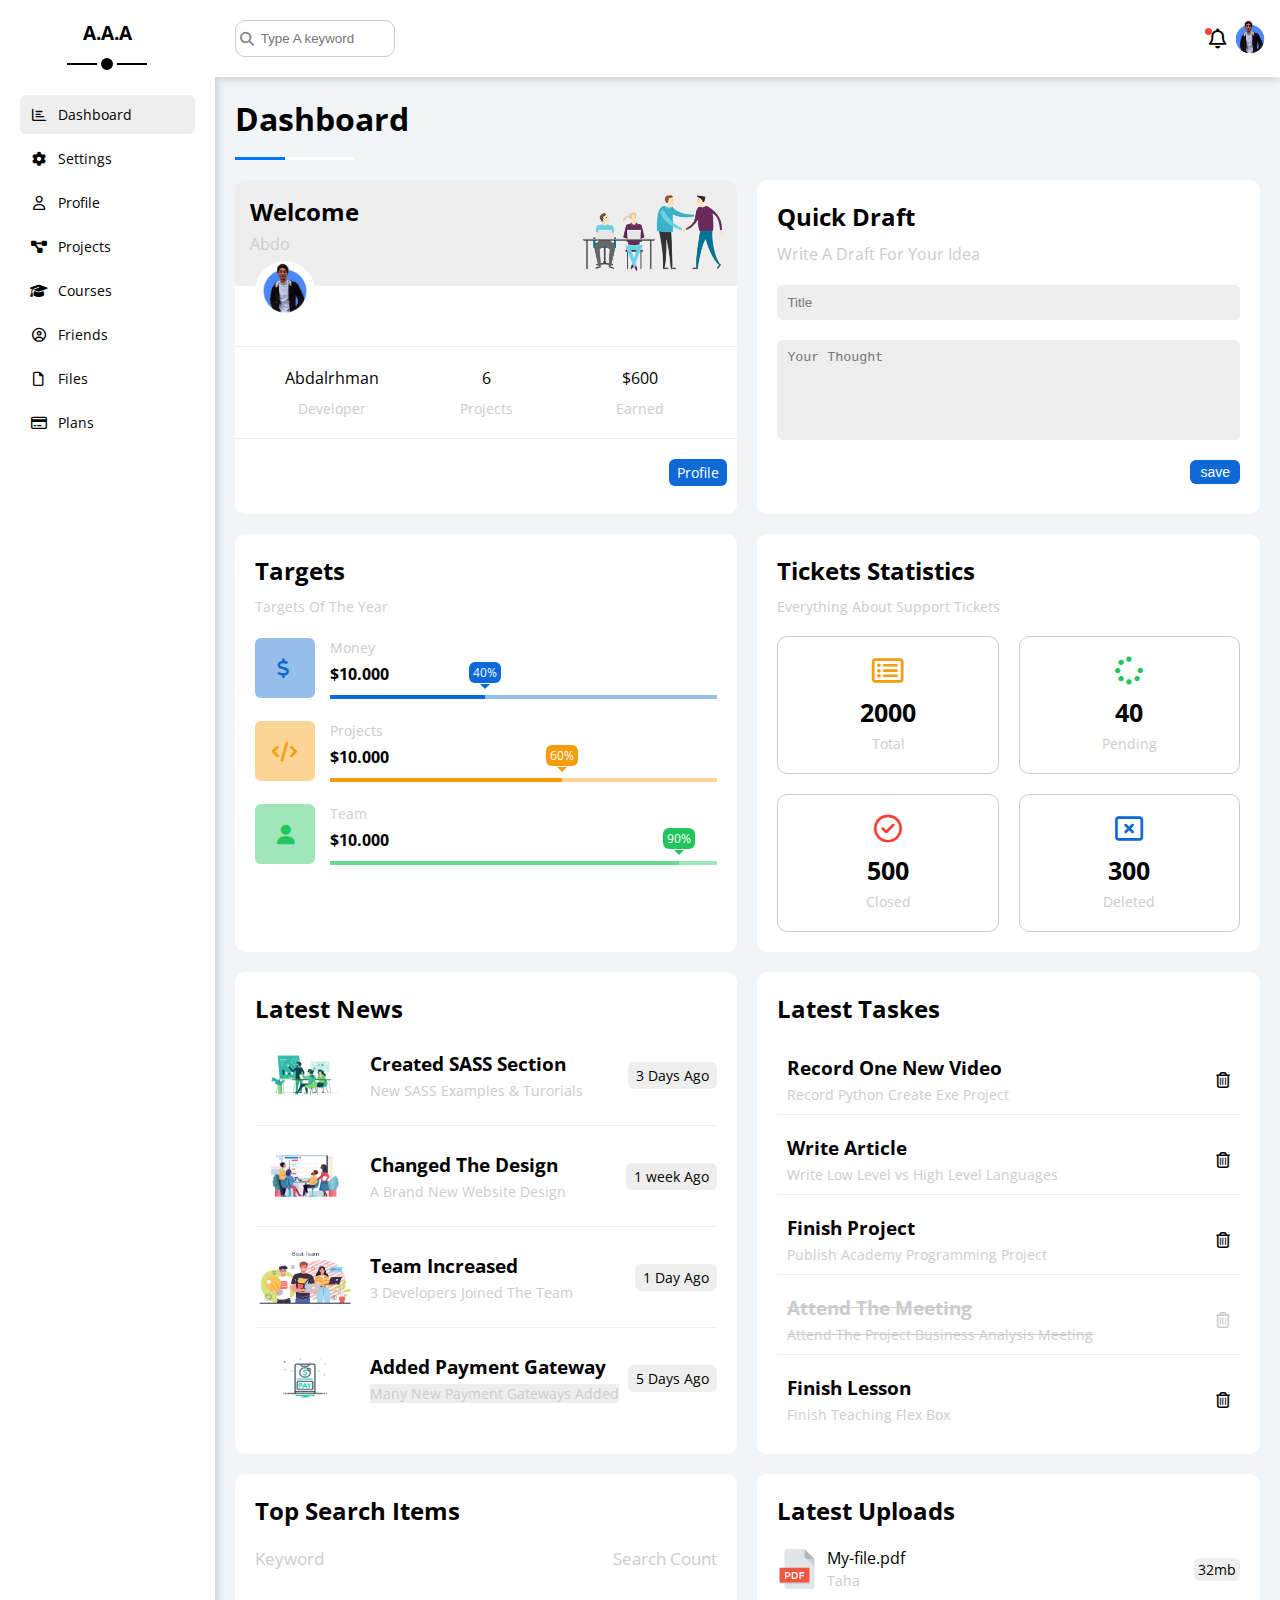
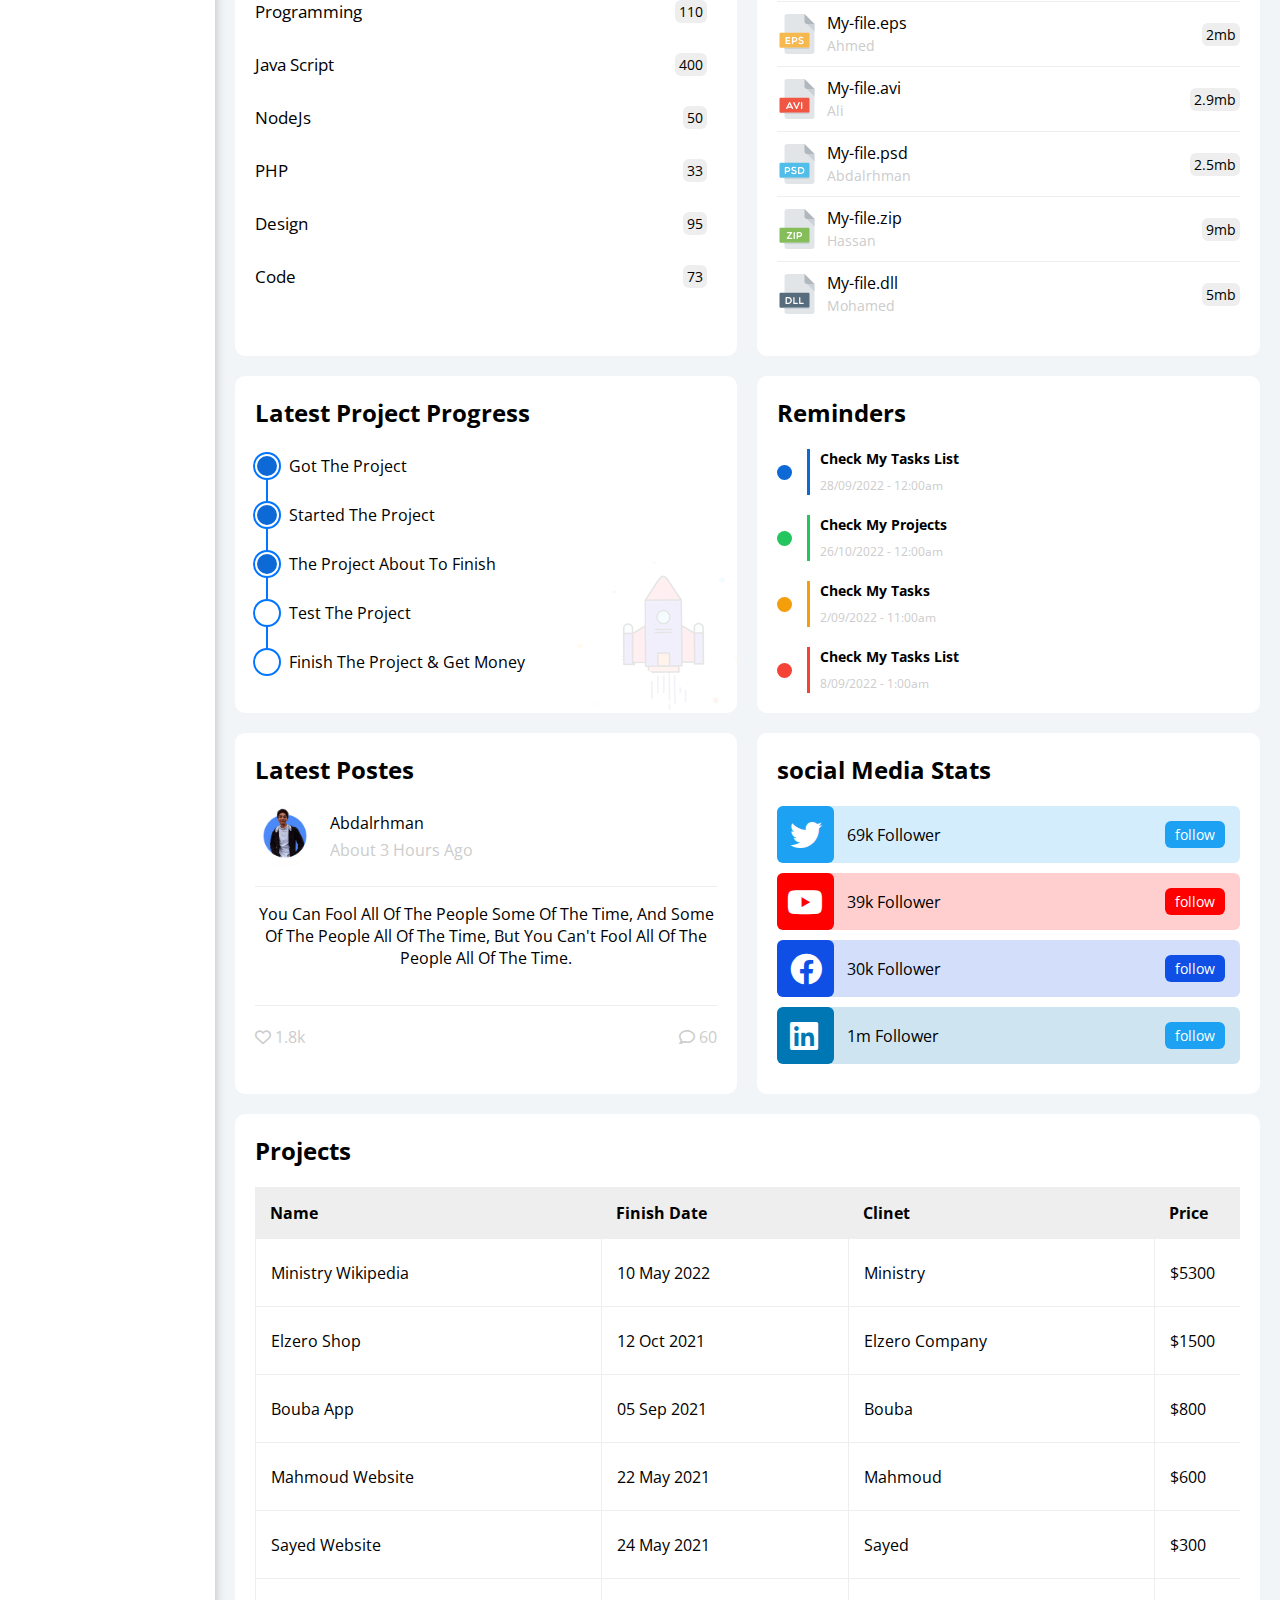
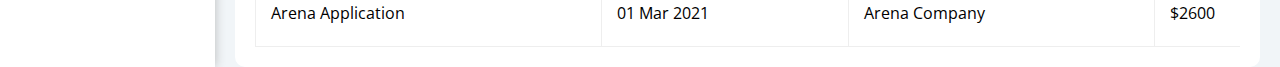
==== index.html @ 17be0290 "Update and rename dashBoard.html to index.html" ====
<!DOCTYPE html>
<html lang="en">
  <head>
    <meta charset="UTF-8" />
    <meta name="viewport" content="width=device-width, initial-scale=1.0" />
    <link rel="stylesheet" href="css/all.min.css" />
    <link rel="stylesheet" href="css/framework.css" />
    <link rel="stylesheet" href="css/style.css" />
    <link rel="preconnect" href="https://fonts.googleapis.com" />
    <link rel="preconnect" href="https://fonts.gstatic.com" crossorigin />
    <link
      href="https://fonts.googleapis.com/css2?family=Open+Sans:wght@300;400;500;600;700;800&display=swap"
      rel="stylesheet"
    />
    <title>Dashboard</title>
  </head>
  <body>
    <div class="page flex">
      <!-- sidebar -->
      <div class="sidebar bg-white p-20 relative w-250 b-shadow">
        <h3 class="mt-0 relative text-center hov-blue mb-50">A.A.A</h3>
        <ul class="list-none p-0">
          <li>
            <a
              class="active flex items-center fs-14 c-black bg-eee rad-6 p-10 mb-5"
              href="index.html"
            >
              <i class="fa-regular fa-chart-bar fa-fw"></i>
              <span class="fs-14 ml-10">Dashboard</span>
            </a>
          </li>
          <li>
            <a
              class="flex items-center fs-14 c-black rad-6 p-10 mb-5"
              href="settings.html"
            >
              <i class="fa-solid fa-gear fa-fw"></i>
              <span class="fs-14 ml-10">Settings</span>
            </a>
          </li>
          <li>
            <a
              class="flex items-center fs-14 c-black rad-6 p-10 mb-5"
              href="profile.html"
            >
              <i class="fa-regular fa-user fa-fw"></i>
              <span class="fs-14 ml-10">Profile</span>
            </a>
          </li>
          <li>
            <a
              class="flex items-center fs-14 c-black rad-6 p-10 mb-5"
              href="projects.html"
            >
              <i class="fa-solid fa-diagram-project fa-fw"></i>
              <span class="fs-14 ml-10">Projects</span>
            </a>
          </li>
          <li>
            <a
              class="flex items-center fs-14 c-black rad-6 p-10 mb-5"
              href="courses.html"
            >
              <i class="fa-solid fa-graduation-cap fa-fw"></i>
              <span class="fs-14 ml-10">Courses</span>
            </a>
          </li>
          <li>
            <a
              class="flex items-center fs-14 c-black rad-6 p-10 mb-5"
              href="friends.html"
            >
              <i class="fa-regular fa-circle-user fa-fw"></i>
              <span class="fs-14 ml-10">Friends</span>
            </a>
          </li>
          <li>
            <a
              class="flex items-center fs-14 c-black rad-6 p-10 mb-5"
              href="files.html"
            >
              <i class="fa-regular fa-file fa-fw"></i>
              <span class="fs-14 ml-10">Files</span>
            </a>
          </li>
          <li>
            <a
              class="flex items-center fs-14 c-black rad-6 p-10 mb-5"
              href="plans.html"
            >
              <i class="fa-regular fa-credit-card fa-fw"></i>
              <span class="fs-14 ml-10">Plans</span>
            </a>
          </li>
        </ul>
      </div>
      <!-- sidebar -->
      <!-- content -->
      <div class="content w-full relative">
        <!-- header -->
        <div class="header between-flex bg-white p-10 b-shadow">
          <div class="search relative p-10">
            <input
              type="search"
              placeholder="Type A keyword"
              class="p-10 rad-10 b-1 pl-25 w-160 transition-w"
            />
          </div>
          <div class="prof between-flex">
            <i class="fa-regular fa-bell fa-fw fs-20"></i>
            <img src="images/profile-pic.png" alt="" class="wh-40" />
          </div>
        </div>
        <!-- header -->
        <h1 class="m-h1 relative">Dashboard</h1>
        <div class="boxes grid gap-20 t-column-2 t-column-mobile">
          <!-- welcome -->
          <div
            class="welcome bg-white rad-10 text-center-mobile block-mobile over-hidden"
          >
            <div class="intro content-between flex p-15 bg-eee">
              <div class="">
                <h2 class="m-0">Welcome</h2>
                <p class="c-gray mt-5">Abdo</p>
              </div>
              <img
                src="images/welcome.png"
                alt=""
                class="w-160 -m-10 p-10 mob-wh"
              />
            </div>
            <img
              src="images/profile-pic.png"
              alt=""
              class="wh-60 ml-20 -mt-25"
            />
            <div
              class="body text-center flex p-20 mt-20 mb-20 block-mobile bt-1 bb-1"
            >
              <div class="col-space">
                Abdalrhman<span class="block c-gray fs-14 mt-10"
                  >Developer</span
                >
              </div>
              <div class="col-space">
                6<span class="block c-gray fs-14 mt-10">Projects</span>
              </div>
              <div class="col-space">
                $600<span class="block c-gray fs-14 mt-10">Earned</span>
              </div>
            </div>
            <a
              href="profile.html"
              class="visit block fs-14 rad-6 bg-blue c-white w-fit m-but p-but"
              >Profile</a
            >
          </div>
          <!-- welcome -->
          <!-- quickdraft -->
          <div class="quickdraft p-20 bg-white rad-10">
            <h2 class="mt-0 mb-10">Quick Draft</h2>
            <p class="c-gray mb-20 mt-0">Write A Draft For Your Idea</p>
            <form action="">
              <input
                type="text"
                placeholder="Title"
                class="b-none bg-eee block mb-20 w-full p-10 rad-6"
              />
              <textarea
                class="b-none bg-eee block mb-20 w-full p-10 rad-6 text-area"
                placeholder="Your Thought"
              ></textarea>
              <input
                type="submit"
                class="block fs-14 rad-6 bg-blue c-white m-but2 p-but2 b-none"
                value="save"
              />
            </form>
          </div>
          <!-- quickdraft -->
          <!-- targets -->
          <div class="targets p-20 rad-10 bg-white">
            <h2 class="mt-0 mb-10">Targets</h2>
            <p class="c-gray fs-14 mb-20 mt-0">Targets Of The Year</p>
            <div class="targets-row mb-20 center-flex">
              <div
                class="icon relative wh-60 mr-15 text-center bg-tran-blue pr-15 rad-6"
              >
                <i
                  class="fa-solid fa-dollar-sign fa-lg c-blue absolute top-50p"
                ></i>
              </div>
              <div class="details flex-1">
                <span class="fs-14 c-gray">Money</span>
                <span class="block mt-5 mb-10 fw-bold">$10.000</span>
                <div class="progress h-4 bg-tran-blue relative i-money">
                  <span
                    style="width: 40%"
                    class="bg-blue absolute l-0 t-0 h-full"
                  >
                    <span
                      class="bg-blue absolute b-16 -r-16 c-white p-tar rad-6 fs-12"
                      >40%</span
                    >
                  </span>
                </div>
              </div>
            </div>
            <div class="targets-row mb-20 center-flex">
              <div
                class="icon relative wh-60 mr-15 text-center bg-tran-orange pr-25 rad-6"
              >
                <i class="fa-solid fa-code fa-lg c-orange absolute top-50p"></i>
              </div>
              <div class="details flex-1">
                <span class="fs-14 c-gray">Projects</span>
                <span class="block mt-5 mb-10 fw-bold">$10.000</span>
                <div class="progress h-4 bg-tran-orange relative i-projects">
                  <span
                    style="width: 60%"
                    class="bg-orange absolute l-0 t-0 h-full"
                  >
                    <span
                      class="bg-orange absolute b-16 -r-16 c-white p-tar rad-6 fs-12"
                      >60%</span
                    >
                  </span>
                </div>
              </div>
            </div>
            <div class="targets-row mb-20 center-flex">
              <div
                class="icon relative wh-60 mr-15 text-center bg-tran-green pr-15 rad-6"
              >
                <i class="fa-solid fa-user fa-lg c-green absolute top-50p"></i>
              </div>
              <div class="details flex-1">
                <span class="fs-14 c-gray">Team</span>
                <span class="block mt-5 mb-10 fw-bold">$10.000</span>
                <div class="progress h-4 bg-tran-green relative i-team">
                  <span
                    style="width: 90%"
                    class="bg-tran-green absolute l-0 t-0 h-full"
                  >
                    <span
                      class="bg-green absolute b-16 -r-16 c-white p-tar rad-6 fs-12"
                      >90%</span
                    >
                  </span>
                </div>
              </div>
            </div>
          </div>
          <!-- targets -->
          <div class="tickets bg-white rad-10 p-20">
            <h2 class="mt-0 mb-10">Tickets Statistics</h2>
            <p class="mt-0 mb-20 c-gray fs-14">
              Everything About Support Tickets
            </p>
            <div class="boxes f-wrap flex text-center gap-20">
              <div class="box box-hov-blue p-20 fs-14 rad-10 c-gray b-1 mob-1 w-box">
                <i
                  class="fa-regular fa-rectangle-list fa-2x mb-10 c-orange"
                ></i>
                <span class="block fs-25 mb-5 c-black fw-bold">2000</span>
                Total
              </div>
              <div class="box box-hov-blue p-20 fs-14 rad-10 c-gray b-1 mob-1 w-box">
                <i class="fa-solid fa-spinner fa-2x mb-10 c-green"></i>
                <span class="block fs-25 mb-5 c-black fw-bold">40</span>
                Pending
              </div>
              <div class="box p-20 box-hov-blue fs-14 rad-10 c-gray b-1 mob-1 w-box">
                <i class="fa-regular fa-circle-check fa-2x mb-10 c-red"></i>
                <span class="block fs-25 mb-5 c-black fw-bold">500</span>
                Closed
              </div>
              <div class="box p-20 box-hov-blue fs-14 rad-10 c-gray b-1 mob-1 w-box">
                <i class="fa-regular fa-rectangle-xmark fa-2x mb-10 c-blue"></i>
                <span class="block fs-25 mb-5 c-black fw-bold">300</span>
                Deleted
              </div>
            </div>
          </div>
          <!-- tickets -->
          <!-- latest news -->
          <div class="latest-news bg-white rad-10 p-20 text-center-mobile">
            <h2 class="mt-0 mb-20 mob-b-30">Latest News</h2>
            <div
              class="news-row flex items-center bb-1 mb-20 pb-20 block-mobile"
            >
              <img
                src="images/news-01.png"
                alt=""
                class="w-100-h-60 rad-10 mr-15 mob-b-20"
              />
              <div class="info f-grow mob-b-20">
                <h3 class="m-0 mb-5">Created SASS Section</h3>
                <p class="m-0 fs-14 c-gray">New SASS Examples & Turorials</p>
              </div>
              <div>
                <span class="fs-14 bg-eee p-but rad-6 hov-but-blue"
                  >3 Days Ago</span
                >
              </div>
            </div>
            <div
              class="news-row flex items-center bb-1 mb-20 pb-20 block-mobile"
            >
              <img
                src="images/news-02.png"
                alt=""
                class="w-100-h-60 rad-10 mr-15 mob-b-20"
              />
              <div class="info f-grow mob-b-20">
                <h3 class="m-0 mb-5">Changed The Design</h3>
                <p class="m-0 fs-14 c-gray">A Brand New Website Design</p>
              </div>
              <div>
                <span class="fs-14 bg-eee p-but rad-6 hov-but-blue"
                  >1 week Ago</span
                >
              </div>
            </div>
            <div
              class="news-row flex items-center bb-1 mb-20 pb-20 block-mobile"
            >
              <img
                src="images/news-03.png"
                alt=""
                class="w-100-h-60 rad-10 mr-15 mob-b-20"
              />
              <div class="info f-grow mob-b-20">
                <h3 class="m-0 mb-5">Team Increased</h3>
                <p class="m-0 fs-14 c-gray">3 Developers Joined The Team</p>
              </div>
              <div>
                <span class="fs-14 bg-eee p-but rad-6 hov-but-blue"
                  >1 Day Ago</span
                >
              </div>
            </div>
            <div class="news-row flex items-center block-mobile">
              <img
                src="images/news-04.png"
                alt=""
                class="w-100-h-60 rad-10 mr-15 mob-b-20"
              />
              <div class="info f-grow mob-b-20">
                <h3 class="m-0 mb-5">Added Payment Gateway</h3>
                <p class="m-0 fs-14 c-gray bg-eee w-fit mob-w-auto">
                  Many New Payment Gateways Added
                </p>
              </div>
              <div>
                <span class="fs-14 bg-eee p-but rad-6 hov-but-blue"
                  >5 Days Ago</span
                >
              </div>
            </div>
          </div>
          <!-- latest news -->
          <!-- Tasks -->
          <div class="tasks bg-white rad-10 p-20">
            <h2 class="mt-0 mb-20 mob-b-30">Latest Taskes</h2>
            <div class="task-row between-flex p-10 mb-10 bb-1">
              <div class="info">
                <h3 class="m-0 mb-5">Record One New Video</h3>
                <p class="c-gray fs-14 m-0">Record Python Create Exe Project</p>
              </div>
              <i class="fa-regular fa-trash-can delete trash-can-hov"></i>
            </div>
            <div class="task-row between-flex p-10 mb-10 bb-1">
              <div class="info">
                <h3 class="m-0 mb-5">Write Article</h3>
                <p class="c-gray fs-14 m-0">
                  Write Low Level vs High Level Languages
                </p>
              </div>
              <i class="fa-regular fa-trash-can delete trash-can-hov"></i>
            </div>
            <div class="task-row between-flex p-10 mb-10 bb-1">
              <div class="info">
                <h3 class="m-0 mb-5">Finish Project</h3>
                <p class="c-gray fs-14 m-0">
                  Publish Academy Programming Project
                </p>
              </div>
              <i class="fa-regular fa-trash-can delete trash-can-hov"></i>
            </div>
            <div class="task-row between-flex p-10 mb-10 bb-1">
              <div class="info">
                <h3 class="m-0 mb-5 text-deleted c-gray">Attend The Meeting</h3>
                <p class="c-gray fs-14 m-0 text-deleted">
                  Attend The Project Business Analysis Meeting
                </p>
              </div>
              <i class="fa-regular fa-trash-can delete c-gray"></i>
            </div>
            <div class="task-row between-flex p-10">
              <div class="info">
                <h3 class="m-0 mb-5">Finish Lesson</h3>
                <p class="c-gray fs-14 m-0">Finish Teaching Flex Box</p>
              </div>
              <i class="fa-regular fa-trash-can delete trash-can-hov"></i>
            </div>
          </div>
          <!-- Tasks -->
          <!-- search items -->
          <div class="search bg-white rad-10 p-20">
            <h2 class="mt-0 mb-20">Top Search Items</h2>
            <div class="head-search flex content-between mb-20">
              <span class="c-gray fs-17">Keyword</span>
              <span class="c-gray fs-17">Search Count</span>
            </div>
            <div class="items-search flex content-between mb-10 p-10 pl-0">
              <span class="fs-17">Programming</span>
              <span class="p-tar bg-eee rad-6 fs-14 hov-but-blue">110</span>
            </div>
            <div class="items-search flex content-between mb-10 p-10 pl-0">
              <span class="fs-17">Java Script</span>
              <span class="p-tar bg-eee rad-6 fs-14 hov-but-blue">400</span>
            </div>
            <div class="items-search flex content-between mb-10 p-10 pl-0">
              <span class="fs-17">NodeJs</span>
              <span class="p-tar bg-eee rad-6 fs-14 hov-but-blue">50</span>
            </div>
            <div class="items-search flex content-between mb-10 p-10 pl-0">
              <span class="fs-17">PHP</span>
              <span class="p-tar bg-eee rad-6 fs-14 hov-but-blue">33</span>
            </div>
            <div class="items-search flex content-between mb-10 p-10 pl-0">
              <span class="fs-17">Design</span>
              <span class="p-tar bg-eee rad-6 fs-14 hov-but-blue">95</span>
            </div>
            <div class="items-search flex content-between p-10 pl-0">
              <span class="fs-17">Code</span>
              <span class="p-tar bg-eee rad-6 fs-14 hov-but-blue">73</span>
            </div>
          </div>
          <!-- search items -->
          <!-- uploads -->
          <div class="uploads p-20 bg-white rad-10">
            <h2 class="mt-0 mb-20">Latest Uploads</h2>
            <ul class="m-0">
              <li class="between-flex pb-10 mb-10 bb-1">
                <div class="flex items-center">
                  <img src="images/pdf.svg" alt="" class="mr-10 wh-40" />
                  <div>
                    <span class="block">My-file.pdf</span>
                    <span class="fs-14 c-gray">Taha</span>
                  </div>
                </div>
                <div class="bg-eee p-tar fs-14 rad-6 hov-but-blue">32mb</div>
              </li>
              <li class="between-flex pb-10 mb-10 bb-1">
                <div class="flex items-center">
                  <img src="images/eps.svg" alt="" class="mr-10 wh-40" />
                  <div>
                    <span class="block">My-file.eps</span>
                    <span class="fs-14 c-gray">Ahmed</span>
                  </div>
                </div>
                <div class="bg-eee p-tar fs-14 rad-6 hov-but-blue">2mb</div>
              </li>
              <li class="between-flex pb-10 mb-10 bb-1">
                <div class="flex items-center">
                  <img src="images/avi.svg" alt="" class="mr-10 wh-40" />
                  <div>
                    <span class="block">My-file.avi</span>
                    <span class="fs-14 c-gray">Ali</span>
                  </div>
                </div>
                <div class="bg-eee p-tar fs-14 rad-6 hov-but-blue">2.9mb</div>
              </li>
              <li class="between-flex pb-10 mb-10 bb-1">
                <div class="flex items-center">
                  <img src="images/psd.svg" alt="" class="mr-10 wh-40" />
                  <div>
                    <span class="block">My-file.psd</span>
                    <span class="fs-14 c-gray">Abdalrhman</span>
                  </div>
                </div>
                <div class="bg-eee p-tar fs-14 rad-6 hov-but-blue">2.5mb</div>
              </li>
              <li class="between-flex pb-10 mb-10 bb-1">
                <div class="flex items-center">
                  <img src="images/zip.svg" alt="" class="mr-10 wh-40" />
                  <div>
                    <span class="block">My-file.zip</span>
                    <span class="fs-14 c-gray">Hassan</span>
                  </div>
                </div>
                <div class="bg-eee p-tar fs-14 rad-6 hov-but-blue">9mb</div>
              </li>
              <li class="between-flex pb-10 mb-10">
                <div class="flex items-center">
                  <img src="images/dll.svg" alt="" class="mr-10 wh-40" />
                  <div>
                    <span class="block">My-file.dll</span>
                    <span class="fs-14 c-gray">Mohamed</span>
                  </div>
                </div>
                <div class="bg-eee p-tar fs-14 rad-6 hov-but-blue">5mb</div>
              </li>
            </ul>
          </div>
          <!-- uploads -->
          <!-- current-project -->
          <div class="projects p-20 bg-white rad-10 relative">
            <h2 class="mt-0 mb-20">Latest Project Progress</h2>
            <ul class="m-0 relative">
              <li class="mt-25 flex items-center done">Got The Project</li>
              <li class="mt-25 flex items-center done">Started The Project</li>
              <li class="mt-25 flex items-center done">
                The Project About To Finish
              </li>
              <li class="mt-25 flex items-center current">Test The Project</li>
              <li class="mt-25 flex items-center">
                Finish The Project & Get Money
              </li>
            </ul>
            <img
              src="images/project.png"
              alt=""
              class="img-hide absolute project-icone r-0 w-160 b-0 opacity-1p"
            />
          </div>
          <!-- current-project -->
          <!-- reminder -->
          <div class="reminder p-20 bg-white rad-10">
            <h2 class="mt-0 mb-20">Reminders</h2>
            <ul class="m-0">
              <li class="flex items-center mt-20">
                <span class="key bg-blue mr-15 block rad-half wh-15"></span>
                <div class="pl-10 blue bl-box1">
                  <p class="fs-14 fw-bold mt-0 mb-5">Check My Tasks List</p>
                  <span class="fs-12 c-gray">28/09/2022 - 12:00am</span>
                </div>
              </li>
              <li class="flex items-center mt-20">
                <span class="key bg-green mr-15 block rad-half wh-15"></span>
                <div class="pl-10 green bl-box2">
                  <p class="fs-14 fw-bold mt-0 mb-5">Check My Projects</p>
                  <span class="fs-12 c-gray">26/10/2022 - 12:00am</span>
                </div>
              </li>
              <li class="flex items-center mt-20">
                <span class="key bg-orange mr-15 block rad-half wh-15"></span>
                <div class="pl-10 orange bl-box3">
                  <p class="fs-14 fw-bold mt-0 mb-5">Check My Tasks</p>
                  <span class="fs-12 c-gray">2/09/2022 - 11:00am</span>
                </div>
              </li>
              <li class="flex items-center mt-20">
                <span class="key bg-red mr-15 block rad-half wh-15"></span>
                <div class="pl-10 red bl-box4">
                  <p class="fs-14 fw-bold mt-0 mb-5">Check My Tasks List</p>
                  <span class="fs-12 c-gray">8/09/2022 - 1:00am</span>
                </div>
              </li>
            </ul>
          </div>
          <!-- reminder -->
          <!-- latest postes -->
          <div class="postes bg-white rad-10 p-20 relative">
            <h2 class="m-0 mb-20">Latest Postes</h2>
            <div class="top flex items-center">
              <img src="images/profile-pic.png" alt="" class="mr-15 wh-60" />
              <div class="info">
                <span class="block mb-5">Abdalrhman</span>
                <span class="c-gray">About 3 Hours Ago</span>
              </div>
            </div>
            <div class="post-content bt-1 bb-1 text-center pb-20 mt-20 mb-20">
              <p>
                You Can Fool All Of The People Some Of The Time, And Some Of The
                People All Of The Time, But You Can't Fool All Of The People All
                Of The Time.
              </p>
            </div>
            <div class="stats between-flex c-gray">
              <div>
                <i class="fa-regular hov-blue fa-heart"></i>
                <span>1.8k</span>
              </div>
              <div>
                <i class="fa-regular hov-blue fa-comment"></i>
                <span>60</span>
              </div>
            </div>
          </div>
          <!-- latest postes -->
          <!-- social -->
          <div class="social bg-white rad-10 p-20 relative">
            <h2 class="mt-0 mb-20">social Media Stats</h2>
            <div
              class="box twiter rad-6 p-15 relative mb-10 between-flex pl-70 bg-twitter2"
            >
              <i
                class="fa-brands rad-6 fa-twitter fa-2x c-white h-full center-flex absolute l-0 t-0 wh-57 bg-twitter"
              ></i>
              <span>69k Follower</span>
              <a class="fs-14 c-white p-but2 bg-twitter rad-6" href="#"
                >follow</a
              >
            </div>
            <div
              class="box youtube p-15 relative mb-10 rad-6 between-flex pl-70 bg-youtube2"
            >
              <i
                class="fa-brands fa-youtube fa-2x c-white rad-6 center-flex absolute l-0 t-0 wh-57 bg-youtube"
              ></i>
              <span>39k Follower</span>
              <a class="fs-14 c-white p-but2 bg-youtube rad-6" href="#"
                >follow</a
              >
            </div>
            <div
              class="box face p-15 relative mb-10 rad-6 between-flex pl-70 bg-facebook2"
            >
              <i
                class="fa-brands fa-facebook fa-2x c-white h-full rad-6 center-flex absolute l-0 t-0 wh-57 bg-facebook"
              ></i>
              <span>30k Follower</span>
              <a class="fs-14 c-white p-but2 bg-facebook rad-6" href="#"
                >follow</a
              >
            </div>
            <div
              class="box in p-15 relative mb-10 rad-6 between-flex pl-70 bg-in2"
            >
              <i
                class="fa-brands fa-linkedin fa-2x c-white rad-6 h-full center-flex absolute l-0 t-0 wh-57 bg-in"
              ></i>
              <span>1m Follower</span>
              <a class="fs-14 c-white p-but2 bg-twitter rad-6" href="#"
                >follow</a
              >
            </div>
          </div>
          <!-- social -->
        </div>
        <!-- table-projects -->
        <div class="table-projects bg-white rad-10 p-20 mr-20 ml-20 mt-20">
          <h2 class="m-0 mb-20">Projects</h2>
          <div class="table overx-auto">
            <table>
              <thead>
                <tr>
                  <td>Name</td>
                  <td>Finish Date</td>
                  <td>Clinet</td>
                  <td>Price</td>
                  <td>Team</td>
                  <td>Status</td>
                </tr>
              </thead>
              <tbody>
                <tr>
                  <td>Ministry Wikipedia</td>
                  <td>10 May 2022</td>
                  <td>Ministry</td>
                  <td>$5300</td>
                  <td>
                    <img decoding="async" src="images/team-01.png" alt="" />
                    <img decoding="async" src="images/team-02.png" alt="" />
                    <img decoding="async" src="images/team-03.png" alt="" />
                    <img decoding="async" src="images/team-05.png" alt="" />
                  </td>
                  <td>
                    <span class="label p-but rad-6 bg-orange c-white"
                      >Pending</span
                    >
                  </td>
                </tr>
                <tr>
                  <td>Elzero Shop</td>
                  <td>12 Oct 2021</td>
                  <td>Elzero Company</td>
                  <td>$1500</td>
                  <td>
                    <img decoding="async" src="images/team-01.png" alt="" />
                    <img decoding="async" src="images/team-02.png" alt="" />
                    <img decoding="async" src="images/team-05.png" alt="" />
                  </td>
                  <td>
                    <span class="label p-but rad-6 bg-blue c-white"
                      >In Progress</span
                    >
                  </td>
                </tr>
                <tr>
                  <td>Bouba App</td>
                  <td>05 Sep 2021</td>
                  <td>Bouba</td>
                  <td>$800</td>
                  <td>
                    <img decoding="async" src="images/team-02.png" alt="" />
                    <img decoding="async" src="images/team-03.png" alt="" />
                  </td>
                  <td>
                    <span class="label p-but rad-6 bg-green c-white"
                      >Completed</span
                    >
                  </td>
                </tr>
                <tr>
                  <td>Mahmoud Website</td>
                  <td>22 May 2021</td>
                  <td>Mahmoud</td>
                  <td>$600</td>
                  <td>
                    <img decoding="async" src="images/team-01.png" alt="" />
                    <img decoding="async" src="images/team-02.png" alt="" />
                  </td>
                  <td>
                    <span class="label p-but rad-6 bg-green c-white"
                      >Completed</span
                    >
                  </td>
                </tr>
                <tr>
                  <td>Sayed Website</td>
                  <td>24 May 2021</td>
                  <td>Sayed</td>
                  <td>$300</td>
                  <td>
                    <img decoding="async" src="images/team-01.png" alt="" />
                    <img decoding="async" src="images/team-03.png" alt="" />
                  </td>
                  <td>
                    <span class="label p-but rad-6 bg-red c-white"
                      >Rejected</span
                    >
                  </td>
                </tr>
                <tr>
                  <td>Arena Application</td>
                  <td>01 Mar 2021</td>
                  <td>Arena Company</td>
                  <td>$2600</td>
                  <td>
                    <img decoding="async" src="images/team-01.png" alt="" />
                    <img decoding="async" src="images/team-02.png" alt="" />
                    <img decoding="async" src="images/team-03.png" alt="" />
                    <img decoding="async" src="images/team-04.png" alt="" />
                  </td>
                  <td>
                    <span class="label p-but rad-6 bg-green c-white"
                      >Completed</span
                    >
                  </td>
                </tr>
              </tbody>
            </table>
          </div>
        </div>
        <!-- table-projects -->
      </div>
      <!-- content -->
    </div>
  </body>
</html>
---- css/framework.css ----
/* componant */
.list-none {
  list-style: none;
}
.main-transition {
  transition: 0.4s;
  -webkit-transition: 0.4s;
  -moz-transition: 0.4s;
  -ms-transition: 0.4s;
  -o-transition: 0.4s;
}
.transition-w {
  transition: width 0.4s;
  -webkit-transition: width 0.4s;
  -moz-transition: width 0.4s;
  -ms-transition: width 0.4s;
  -o-transition: width 0.4s;
}
.transition-4 {
  transition: 0.4s;
  -webkit-transition: 0.4s;
  -moz-transition: 0.4s;
  -ms-transition: 0.4s;
  -o-transition: 0.4s;
}
.trans-trans-y {
  transform: translateY(-50%);
  top: 50%;
  -webkit-transform: translateY(-50%);
  -moz-transform: translateY(-50%);
  -ms-transform: translateY(-50%);
  -o-transform: translateY(-50%);
}
.trans-trans-x {
  transform: translateX(-50%);
  -webkit-transform: translateX(-50%);
  -moz-transform: translateX(-50%);
  -ms-transform: translateX(-50%);
  -o-transform: translateX(-50%);
}
.cur-pointer {
  cursor: pointer;
}
.w-app-none {
  -webkit-appearance: none;
  appearance: none;
}
.active {
  background-color: #eee;
}
.over-hidden {
  overflow: hidden;
}
.text-area {
  resize: none;
  min-height: 100px;
}
.overx-auto {
  overflow-x: auto;
}
.res-none {
  resize: none;
}
/* componant */
/* display */
.flex {
  display: flex;
}
.flex-1 {
  flex: 1;
}
.just-end {
  justify-content: flex-end;
}
.items-center {
  align-items: center;
}
.inline-flex {
  display: inline-flex;
}
.content-between {
  justify-content: space-between;
}
.center-flex {
  display: flex;
  align-items: center;
}
.between-flex {
  display: flex;
  align-items: center;
  justify-content: space-between;
}
.f-wrap {
  flex-wrap: wrap;
}
.f-d-column {
  flex-direction: column;
}
.f-d-row {
  flex-direction: row;
}
.f-row-reverse {
  flex-direction: row-reverse;
  align-items: flex-start;
}
.f-grow {
  flex-grow: 1;
}
.grid {
  display: grid;
}
.gap-20 {
  gap: 20px;
}
.t-column-2 {
  grid-template-columns: repeat(auto-fill, minmax(450px, 1fr));
  margin-left: 20px;
  margin-right: 20px;
}
.t-column-3 {
  grid-template-columns: repeat(auto-fill, minmax(400px, 1fr));
  margin-left: 20px;
  margin-right: 20px;
}
.t-column-4 {
  grid-template-columns: repeat(auto-fill, minmax(300px, 1fr));
  margin-left: 20px;
  margin-right: 20px;
}
.t-column-6 {
  grid-template-columns: repeat(auto-fill, minmax(200px, 1fr));
}

.block {
  display: block;
}
/* display */
/* position */
.relative {
  position: relative;
}
.absolute {
  position: absolute;
}
.top-50p {
  top: 50%;
}
.t-0 {
  top: 0;
}
.t-20 {
  top: 20px;
}
.-top-12 {
  top: -12px;
}
.-r-16 {
  right: -16px;
}
.r-0 {
  right: 0;
}
.r-10 {
  right: 10px;
}
.b-0 {
  bottom: 0;
}
.b-16 {
  bottom: 16px;
}
.l-0 {
  left: 0;
}
.l-25 {
  left: 25px;
}
.l-50 {
  left: 50px;
}
.l-75 {
  left: 75px;
}
.l-100 {
  left: 100px;
}
.l-50p {
  left: 50%;
}
/* position */
/* padding */
.p-0 {
  padding: 0px;
}
.p-5 {
  padding: 5px;
}
.p-10 {
  padding: 10px;
}
.p-15 {
  padding: 15px;
}
.p-20 {
  padding: 20px;
}
.p-30 {
  padding: 30px;
}
.pt-20 {
  padding-top: 20px;
}
.pr-15 {
  padding-right: 15px;
}
.pr-25 {
  padding-right: 25px;
}
.p-40 {
  padding: 40px;
}
.pb-10 {
  padding-bottom: 10px;
}
.pb-20 {
  padding-bottom: 20px;
}
.pl-0 {
  padding-left: 0;
}
.pl-10 {
  padding-left: 10px;
}
.pl-25 {
  padding-left: 25px;
}
.pl-70 {
  padding-left: 70px;
}
.p-but {
  padding: 4px 8px;
}
.p-but2 {
  padding: 4px 10px;
}
.p-tar {
  padding: 2px 4px;
}
/* padding */
/* margin */
.m-0 {
  margin: 0;
}
.m-20 {
  margin: 20px;
}
.mt-0 {
  margin-top: 0px;
}
.mt-5 {
  margin-top: 5px;
}
.mt-10 {
  margin-top: 10px;
}
.mt-20 {
  margin-top: 20px;
}
.mt-25 {
  margin-top: 25px;
}
.-mt-25 {
  margin-top: -25px;
}
.mr-5 {
  margin-right: 5px;
}
.mr-10 {
  margin-right: 10px;
}
.mr-15 {
  margin-right: 15px;
}
.mr-20 {
  margin-right: 20px;
}
.mr-100 {
  margin-right: 100px;
}
.mr-150 {
  margin-right: 150px;
}
.mb-5 {
  margin-bottom: 5px;
}
.mb-10 {
  margin-bottom: 10px;
}
.mb-15 {
  margin-bottom: 15px;
}
.mb-20 {
  margin-bottom: 20px;
}
.mb-50 {
  margin-bottom: 50px;
}
.m-auto {
  margin: auto;
}
.ml-auto {
  margin-left: auto;
}
.ml-10 {
  margin-left: 10px;
}
.ml-5 {
  margin-left: 5px;
}
.ml-20 {
  margin-left: 20px;
}
.ml-40 {
  margin-left: 40px;
}
.ml-85p {
  margin-left: 85%;
}
.m-h1 {
  margin: 20px 20px 40px;
}
.-m-10 {
  margin: -10px;
}
.m-but {
  margin: 0 10px 10px auto;
}
.m-but2 {
  margin: 0 0 10px auto;
}
/* margin */
/* border */
.rad-6 {
  border-radius: 6px;
  -webkit-border-radius: 6px;
  -moz-border-radius: 6px;
  -ms-border-radius: 6px;
  -o-border-radius: 6px;
}
.rad-10 {
  border-radius: 10px;
  -webkit-border-radius: 10px;
  -moz-border-radius: 10px;
  -ms-border-radius: 10px;
  -o-border-radius: 10px;
}
.rad-16 {
  border-radius: 16px;
  -webkit-border-radius: 16px;
  -moz-border-radius: 16px;
  -ms-border-radius: 16px;
  -o-border-radius: 16px;
}
.rad-half {
  border-radius: 50%;
  -webkit-border-radius: 50%;
  -moz-border-radius: 50%;
  -ms-border-radius: 50%;
  -o-border-radius: 50%;
}
.outline-orange {
  outline: 3px solid orange;
}
.outline-blue {
  outline: 3px solid #0d69d5;
}
.outline-green {
  outline: 3px solid #22c55e;
}
.b-none {
  border: none;
}
.b-1 {
  border: 1px solid #ccc;
}
.b-1-blue {
  border: 1px solid #0075ff;
}
.b-1-green {
  border: 1px solid #22c55e;
}
.b-1-yellow {
  border: 1px solid rgb(182, 182, 0);
}
.b-1-red {
  border: 1px solid red;
}
.b-3 {
  border: 3px solid #ccc;
}
.b-3-w {
  border: 3px solid white;
}
.bt-1 {
  border-top: 1px solid #eee;
}
.b-1-w {
  border: 3px solid white;
}
.br-1 {
  border-right: 1px solid #eee;
}
.bb-1 {
  border-bottom: 1px solid #ccc;
}
.bl-1 {
  border-left: 1px solid #aaa;
}
.bc-blue {
  border-color: #0075ff;
}
.bc-red {
  border-color: #ff0000;
}
.bc-green {
  border-color: #00ff3c;
}
.bc-yellow {
  border-color: #daea00;
}
.bb-1 {
  border-bottom: 1px solid #eee;
}
.bl-box1 {
  border-left: 3px solid #0d69d5;
}
.bl-box2 {
  border-left: 3px solid #22c55e;
}
.bl-box3 {
  border-left: 3px solid #f59e0b;
}
.bl-box4 {
  border-left: 3px solid #f44336;
}
/* border */
/* color */
.bg-white {
  background-color: white;
}
.bg-black {
  background-color: black;
}
.bg-eee {
  background-color: #eee;
}
.c-black {
  color: black;
}
.bg-gray {
  background-color: #ccc;
}
.bg-dgray {
  background-color: #aaa;
}
.bg-red {
  background-color: #f44336;
}
.bg-green {
  background-color: #22c55e;
}
.bg-orange {
  background-color: #f59e0b;
}
.bg-blue {
  background-color: #0d69d5;
}
.bg-blue2 {
  background-color: #0075ff;
}
.bg-tran-blue {
  background-color: #0d6ad56f;
}
.bg-tras {
  background-color: transparent;
}
.bg-tran-red {
  background-color: #d50d0d6f;
}
.bg-tran-orange {
  background-color: #f59f0b6f;
}
.bg-tran-green {
  background-color: #22c55e6f;
}
.bg-tran-yellow {
  background-color: #d4ff006f;
}
.bg-twitter {
  background-color: #1da1f2;
}
.bg-facebook {
  background-color: #0f4fe6;
}
.bg-youtube {
  background-color: #ff0000;
}
.bg-in {
  background-color: #0077b5;
}
.bg-facebook2 {
  background-color: #0f4fe630;
}
.bg-youtube2 {
  background-color: #ff000030;
}
.bg-in2 {
  background-color: #0076b531;
}
.bg-twitter2 {
  background-color: #1da0f231;
}
.c-gray {
  color: #ccc;
}
.c-yellow {
  color: rgb(193, 193, 18);
}
.c-dgray {
  color: #aaa;
}
.c-lblack {
  color: rgb(54, 54, 54);
}
.c-red {
  color: #f44336;
}
.c-green {
  color: #22c55e;
}
.c-white {
  color: white;
}
.c-orange {
  color: #f59e0b;
}
.c-blue {
  color: #0d69d5;
}
.c-blue2 {
  color: #0077b5;
}
.c-eee {
  color: #eee;
}
.c-twitter {
  color: #1da1f2;
}
.opacity-1p {
  opacity: 0.1;
}
/* color */
/* shadow */
.b-shadow {
  box-shadow: 0 0 10px #bababa;
}
/* shadow */
/* text */
.text-center {
  text-align: center;
}
.text-deleted {
  text-decoration: line-through;
}
/* text */
/* fonts */
.fs-12 {
  font-size: 12px;
}
.fs-14 {
  font-size: 14px;
}
.fs-17 {
  font-size: 17px;
}
.fs-20 {
  font-size: 20px;
}
.fs-25 {
  font-size: 25px;
}
.fs-30 {
  font-size: 30px;
}
.fw-bold {
  font-weight: bold;
}
.fw-400 {
  font-weight: 400;
}
.fw-900 {
  font-weight: 900;
}
/* fonts */
/* width and height */
.w-full {
  width: 100%;
}
.w-fit {
  width: fit-content;
}
.h-4 {
  height: 4px;
}
.h-32 {
  height: 32px;
}
.h-150 {
  height: 150px;
}
.h-180 {
  height: 180px;
}
.h-fit {
  height: fit-content;
}
.h-full {
  height: 100%;
}
.min-h-60 {
  min-height: 60px;
}
.wh-15 {
  width: 15px;
  height: 15px;
}
.wh-40 {
  width: 40px;
  height: 40px;
}
.wh-50 {
  width: 50px;
  height: 50px;
}
.wh-57 {
  width: 57px;
  height: 57px;
}
.wh-60 {
  width: 60px;
  height: 60px;
}
.wh-100 {
  height: 100px;
  width: 100px;
}
.w-100-h-60 {
  width: 100px;
  height: 60px;
}
.w-70 {
  width: 70px;
}
.w-160 {
  width: 160px;
}
.w-100 {
  width: 100px;
}
.w-250 {
  width: 250px;
}
.w-box {
  width: calc(50% - 10px);
}
.min-w-260 {
  min-width: 260px;
}
.w-100-80 {
  width: calc(100% - 80px);
}
.min-width-1000 {
  min-width: 1000px;
}
/* width and height */
/* hover */
.trash-can-hov:hover {
  color: #f44336;
}
.hov-blue:hover {
  color: #0075ff;
}
.hov-face:hover {
  color: #005bc3;
}
.hov-youtube:hover {
  color: #fb1b1b;
}
.hov-linked:hover {
  color: #1d3fff;
}
.hov-twitter:hover {
  color: #0075ff;
}
.hov-but-blue:hover {
  background-color: #0075ff;
  color: white;
}
.hov-but-red:hover {
  background-color: #f44336;
  color: white;
}
.hov-but-green:hover {
  background-color: #00ff3c;
  color: white;
}
.box-hov-blue:hover {
  border-color: #0075ff;
}
.box-hov-face:hover {
  border-color: #1e84fa;
}
.box-hov-youtube:hover {
  border-color: #e00000;
}
.box-hov-linked:hover {
  border-color: #2049ff;
}
.hov-but-wide:hover {
  padding: 5px 10px;
  font-size: 14px;
}
/* hover */
/* media */
@media (max-width: 767px) {
  .text-center-mobile {
    text-align: center;
  }
  .block-mobile {
    display: block;
  }
  .t-column-mobile {
    grid-template-columns: minmax(200px, 1fr);
    margin-left: 10px;
    margin-right: 10px;
    gap: 10px;
  }
  .col-space {
    margin: 15px;
  }
  .img-hide {
    display: none;
  }
  .mob-wh {
    width: 130px;
    height: 85px;
  }
  .mob-1 {
    width: 100%;
  }
  .mob-b-20 {
    margin-bottom: 20px;
  }
  .mob-b-30 {
    margin-bottom: 30px;
  }
  .mob-w-auto {
    width: auto;
  }
  .mob-f-d-column {
    flex-direction: column;
  }
  .mob-m-0 {
    margin: 0;
  }
  .mob-mb-10 {
    margin-bottom: 10px;
  }
  .mob-mb-50 {
    margin-bottom: 50px;
  }
  .mob-b-0 {
    border: 0;
  }
  .mob-f-normal {
    flex-direction: column;
    align-items: normal;
  }
}
/* media */
---- css/style.css ----
:root {
  --blue-color: #0075ff;
  --blue-alt-color: #0d69d5;
  --orange-color: #f59e0b;
  --green-color: #22c55e;
  --red-color: #f44336;
  --grey-color: #888;
}
* {
  box-sizing: border-box;
}
body {
  font-family: "Open Sans", sans-serif;
  margin: 0;
}
*:focus {
  outline: none;
}
a {
  text-decoration: none;
}
ul {
  list-style: none;
  padding: 0;
}
.page {
  background-color: #f1f5f8;
  min-height: 100vh;
}
::-webkit-scrollbar {
  width: 5px;
}
::-webkit-scrollbar-track {
  background-color: white;
}
::-webkit-scrollbar-thumb {
  background-color: var(--blue-color);
}

/* button-switch */
.toggle-checkbox {
  -webkit-appearance: none;
  appearance: none;
}
.toggle-switch {
  background-color: #ccc;
  position: relative;
  transition: 0.4s;
  width: 78px;
  height: 32px;
  cursor: pointer;
  border-radius: 16px;
  -webkit-transition: 0.4s;
  -moz-transition: 0.4s;
  -ms-transition: 0.4s;
  -o-transition: 0.4s;
  -webkit-border-radius: 16px;
  -moz-border-radius: 16px;
  -ms-border-radius: 16px;
  -o-border-radius: 16px;
}
  label .toggle-switch::before {
    font-family: var(--fa-style-family-classic);
    content: "\f00d";
    font-weight: 900;
    background-color: white;
    width: 24px;
    height: 24px;
    position: absolute;
    border-radius: 50%;
    top: 4px;
    left: 4px;
    display: flex;
    align-items: center;
    justify-content: center;
    color: #aaa;
    transition: 0.4s;
    -webkit-border-radius: 50%;
    -moz-border-radius: 50%;
    -ms-border-radius: 50%;
    -o-border-radius: 50%;
    -webkit-transition: 0.4s;
    -moz-transition: 0.4s;
    -ms-transition: 0.4s;
    -o-transition: 0.4s;
}
  label .toggle-checkbox:checked + .toggle-switch {
    background-color: var(--blue-color);

  }
  label .toggle-checkbox:checked + .toggle-switch::before {
    content: "\f00c";
    left: 50px;
    color: var(--blue-color);
  }
/* button-switch */
/* check box */
.widgets-control .control input[type="checkbox"] {
  -webkit-appearance: none;
  appearance: none;
}
.widgets-control .control label::before,
.widgets-control .control label::after {
  position: absolute;
  left: -15px;
  top: 50%;
  margin-top: -9px;
  border-radius: 4px;
}
.widgets-control .control label::before {
  content: "";
  width: 14px;
  height: 14px;
  border: 2px solid var(--grey-color);
}
.widgets-control .control label:hover::before {
  border-color: var(--blue-alt-color);
}
.widgets-control .control label::after {
  font-family: var(--fa-style-family-classic);
  content: "\f00c";
  font-weight: 900;
  background-color: var(--blue-color);
  color: white;
  font-size: 12px;
  width: 18px;
  height: 18px;
  display: flex;
  justify-content: center;
  align-items: center;
  transform: scale(0);
  transition: 0.3s;
  -webkit-transform: scale(0);
  -moz-transform: scale(0);
  -ms-transform: scale(0);
  -o-transform: scale(0);
}
.widgets-control .control input[type="checkbox"]:checked + label::after {
  transform: scale(1);
}
/* check box */
/* check cercle box */
.backup-control input[type="radio"] {
  -webkit-appearance: none;
  appearance: none;
}
.backup-control .date label {
  padding-left: 30px;
  cursor: pointer;
  position: relative;
}
.backup-control .date label::before {
  content: "";
  position: absolute;
  top: 50%;
  left: 0;
  margin-top: -11px;
  width: 18px;
  height: 18px;
  border: 2px solid var(--grey-color);
  border-radius: 50%;
}
.backup-control .date label::after {
  content: "";
  position: absolute;
  left: 4px;
  top: 4px;
  width: 13px;
  height: 13px;
  background: var(--blue-color);
  border-radius: 50%;
  transition: 0.3s;
  transform: scale(0);
}
.backup-control .date input[type="radio"]:checked + label::before {
  border-color: var(--blue-color);
}
.backup-control .date input[type="radio"]:checked + label::after {
  transform: scale(1);
}
/* check cercle box */

.sidebar h3::before,
.sidebar h3::after {
  content: "";
  position: absolute;
  background-color: black;
  transform: translateX(-50%);
  left: 50%;
  -webkit-transform: translateX(-50%);
  -moz-transform: translateX(-50%);
  -ms-transform: translateX(-50%);
  -o-transform: translateX(-50%);
}
.sidebar h3::before {
  width: 80px;
  height: 2px;
  bottom: -20px;
}
.sidebar h3::after {
  bottom: -29px;
  width: 12px;
  height: 12px;
  border-radius: 50%;
  border: 4px solid white;
  -webkit-border-radius: 50%;
  -moz-border-radius: 50%;
  -ms-border-radius: 50%;
  -o-border-radius: 50%;
}
.sidebar ul li a:hover{
  background-color: #eee;
}
@media (max-width: 767px) {
  .sidebar {
    width: 62px;
    padding: 10px;
  }
  .sidebar ul li a span {
    display: none;
  }
  .sidebar h3 {
    font-size: 14px;
    margin-bottom: 15px;
  }
  .sidebar h3::before,
  .sidebar h3::after {
    display: none;
  }
}
.page .content {
  overflow: hidden;
}
.page .content .header .search::before {
  font-family: var(--fa-style-family-classic);
  content: "\f002";
  font-weight: 900;
  position: absolute;
  left: 15px;
  top: 50%;
  transform: translateY(-50%);
  color: var(--grey-color);
  font-size: 14px;
  -webkit-transform: translateY(-50%);
  -moz-transform: translateY(-50%);
  -ms-transform: translateY(-50%);
  -o-transform: translateY(-50%);
}
.page .content .header .search input:focus {
  width: 180px;
}
.page .content .header .search input:focus::placeholder {
  opacity: 0;
}
.page .content .header .prof::before {
  content: "";
  position: absolute;
  width: 7px;
  height: 7px;
  border-radius: 50%;
  top: 28px;
  background-color: var(--red-color);
  -webkit-border-radius: 50%;
  -moz-border-radius: 50%;
  -ms-border-radius: 50%;
  -o-border-radius: 50%;
}
.page .content h1::before,
.page .content h1::after {
  content: "";
  position: absolute;
  height: 3px;
  left: 0;
  bottom: -20px;
}
.page .content h1::before {
  width: 120px;
  background-color: white;
}
.page .content h1::after {
  width: 50px;
  background-color: var(--blue-color);
}
.page .welcome .body > div {
  flex: 1;
}

.page .targets .targets-row .details .i-money > span span::after {
  content: "";
  border-color: transparent;
  border-width: 5px;
  position: absolute;
  border-style: solid;
  border-top-color: var(--blue-alt-color);
  left: 50%;
  bottom: -11px;
  transform: translateX(-50%);
  -webkit-transform: translateX(-50%);
  -moz-transform: translateX(-50%);
  -ms-transform: translateX(-50%);
  -o-transform: translateX(-50%);
}
.page .targets .targets-row .details .i-projects > span span::after {
  content: "";
  border-color: transparent;
  border-width: 5px;
  position: absolute;
  border-style: solid;
  border-top-color: var(--orange-color);
  left: 50%;
  bottom: -11px;
  transform: translateX(-50%);
  -webkit-transform: translateX(-50%);
  -moz-transform: translateX(-50%);
  -ms-transform: translateX(-50%);
  -o-transform: translateX(-50%);
}
.page .targets .targets-row .details .i-team > span span::after {
  content: "";
  border-color: transparent;
  border-width: 5px;
  position: absolute;
  border-style: solid;
  border-top-color: var(--green-color);
  left: 50%;
  bottom: -11px;
  transform: translateX(-50%);
  -webkit-transform: translateX(-50%);
  -moz-transform: translateX(-50%);
  -ms-transform: translateX(-50%);
  -o-transform: translateX(-50%);
}
.page .projects ul::before {
  content: "";
  position: absolute;
  left: 11px;
  width: 2px;
  height: 100%;
  background-color: var(--blue-color);
}
.page .projects ul li::before {
  content: "";
  width: 20px;
  height: 20px;
  display:block;
  background-color: white;
  border: 2px solid white;
  outline: 2px solid #0075ff;
  border-radius: 50%;
  margin-right: 10px;
  -webkit-border-radius: 50%;
  -moz-border-radius: 50%;
  -ms-border-radius: 50%;
  -o-border-radius: 50%;
  z-index: 1;
}
.page .projects ul li.done::before {
  content: "";
  background-color: var(--blue-alt-color);
}
.page .projects ul li.current::before {
  content: "";
  animation: change-color  1s infinite alternate;
  -webkit-animation: change-color  1s infinite alternate;
}
.page .social .box i::before {
  position: absolute;
    left: 13px;
}
.page .social .box .fa-youtube::before {
  position: absolute;
    left: 10px;
}
.table-projects .responsive-table {
  overflow-x: auto;
}
.table-projects table {
  min-width: 1500px;
  border-spacing: 0;
  margin: auto;
}
.table-projects thead td {
  background-color: #eee;
  font-weight: bold;
}
.table-projects table td {
  padding: 15px;
}
.table-projects tbody td {
  border-bottom: 1px solid #eee;
  border-left: 1px solid #eee;
  transition: 0.3s;
}
.table-projects table tbody tr td:last-child {
  border-right: 1px solid #eee;
}
.table-projects tbody tr:hover td {
  background-color: #faf7f7;
}
.table-projects table img {
  width: 32px;
  height: 32px;
  border-radius: 50%;
  padding: 2px;
  background-color: white;
}
.table-projects table img:not(:first-child) {
  margin-left: -20px;
}
.table-projects table .label {
  font-size: 13px;
}
.media .box-media:hover .facebook {
  color:#0075ff
}
.media .box-media:hover .youtube {
  color:#fb2727
}
.media .box-media:hover .linkedin {
  color:#3a29fd
}
.media .box-media:hover .twitter {
  color:#396bff
}
.media .box-media i::after{
  content: "";
  height: 100%;
  width: 1px;
  margin-left: 28px;
  position: absolute;
  background-color: #ccc;
}
.backup-control .servers {
  border-top: 1px solid #eee;
  padding-top: 20px;
}
@media (max-width: 767px) {
  .backup-control .servers {
    flex-wrap: wrap;
  }
}
.backup-control .servers .server {
  border: 2px solid #eee;
  position: relative;
}
.backup-control .servers .server label {
  cursor: pointer;
  padding: 10px;
}
.backup-control .servers input[type="radio"]:checked + .server {
  border-color: var(--blue-color);
  color: var(--blue-color);
}
.toggle-checkbox {
  -webkit-appearance: none;
  appearance: none;
  display: none;
}
.toggle-switch {
  background-color: #ccc;
  width: 78px;
  height: 32px;
  border-radius: 16px;
  position: relative;
  transition: 0.3s;
  cursor: pointer;
}
.toggle-switch::before {
  font-family: var(--fa-style-family-classic);
  content: "\f00d";
  font-weight: 900;
  background-color: white;
  width: 24px;
  height: 24px;
  position: absolute;
  border-radius: 50%;
  top: 4px;
  left: 4px;
  display: flex;
  justify-content: center;
  align-items: center;
  color: #aaa;
  transition: 0.3s;
}
.toggle-checkbox:checked + .toggle-switch {
  background-color: var(--blue-color);
}
.toggle-checkbox:checked + .toggle-switch::before {
  content: "\f00c";
  left: 50px;
  color: var(--blue-color);
}
.settings-page :disabled {
  cursor: no-drop;
  background-color: #f0f4f8;
  color: #bbb;
}
.profile-page .avatar-box .level span::before {
  content: "";
}
.box-project .team a:hover {
  z-index: 1;
}
.box-friend .contacts i:hover {
  background-color: #0075ff;
  color: white;
}
@keyframes change-color {
  from {
    background-color: var(--blue-alt-color);
  }
  to {
    background-color: white;
  }
}
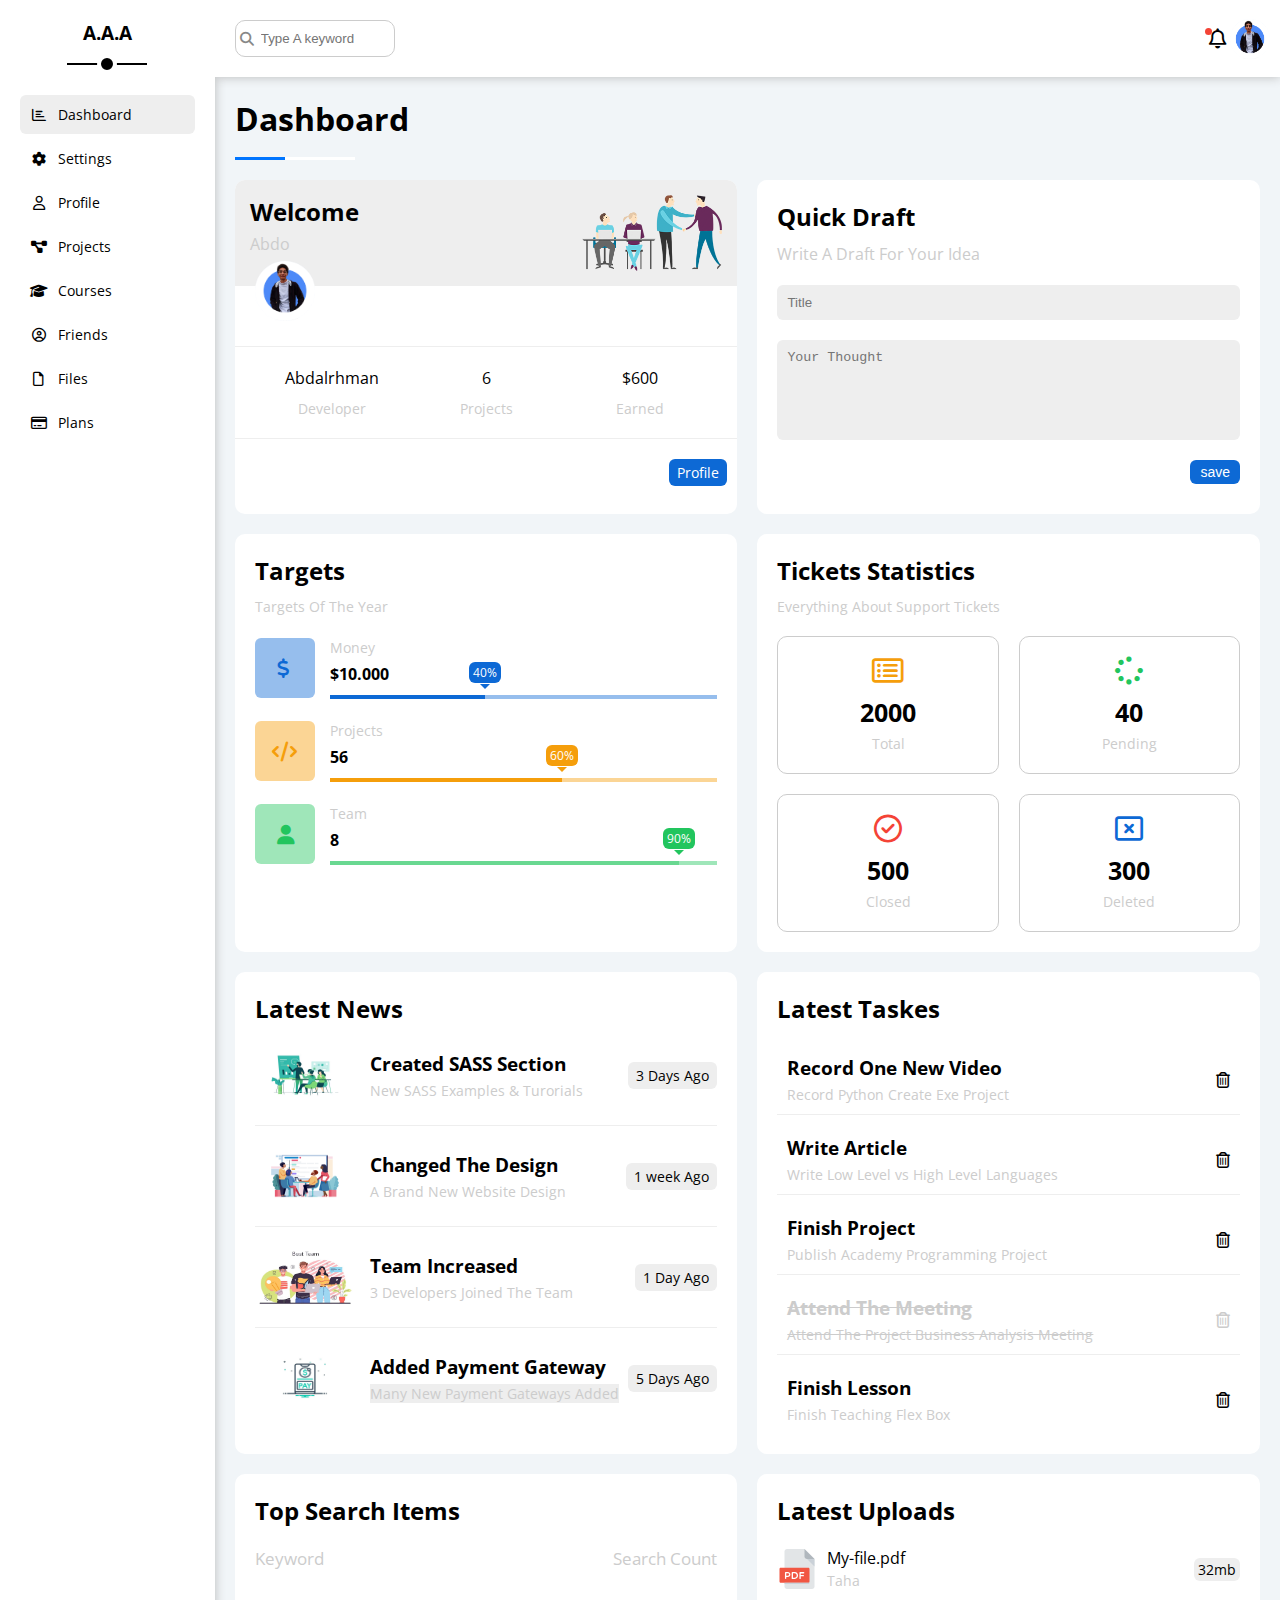
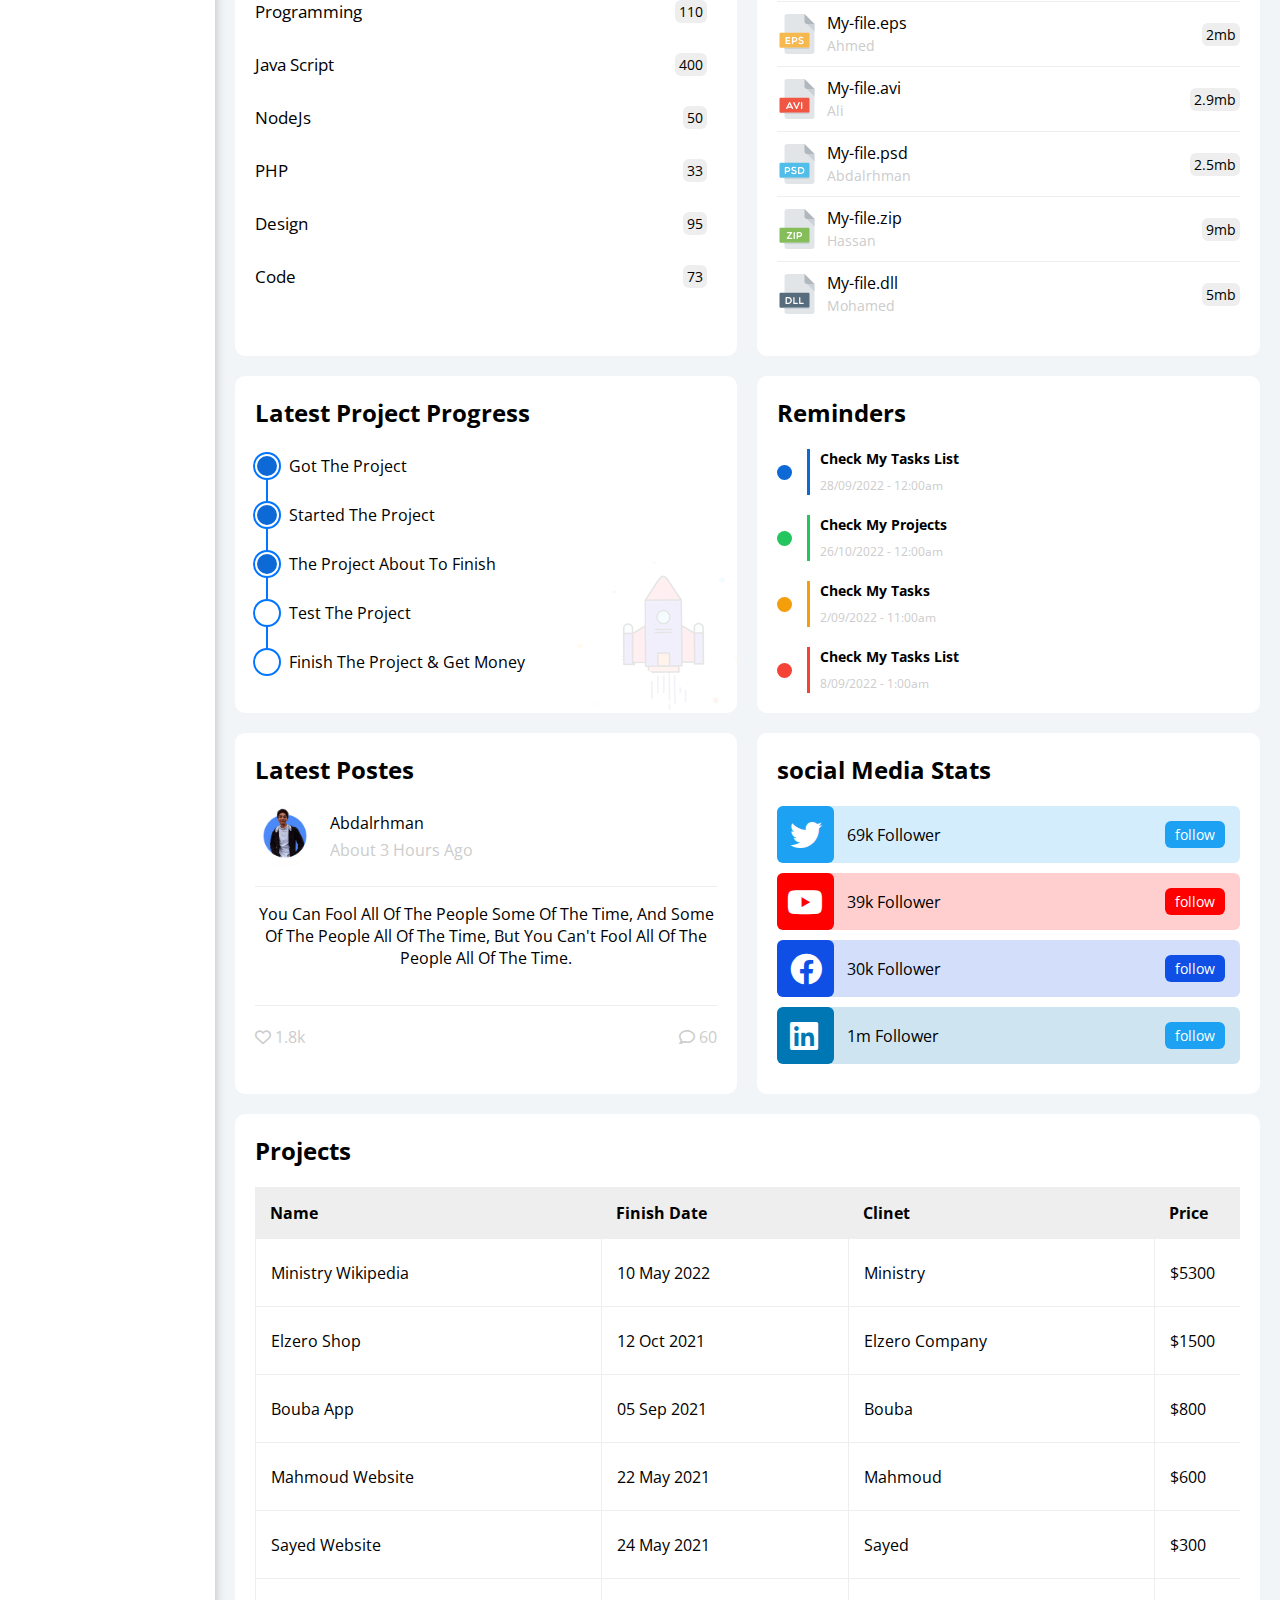
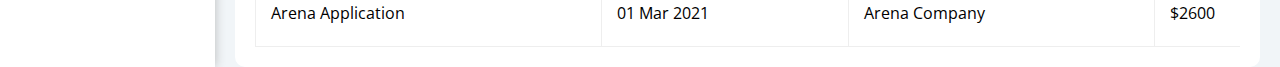
==== commit b542c142: "Update index.html" ====
--- a/index.html
+++ b/index.html
@@ -32,7 +32,7 @@
           <li>
             <a
               class="flex items-center fs-14 c-black rad-6 p-10 mb-5"
-              href="settings.html"
+              href="html/settings.html"
             >
               <i class="fa-solid fa-gear fa-fw"></i>
               <span class="fs-14 ml-10">Settings</span>
@@ -41,7 +41,7 @@
           <li>
             <a
               class="flex items-center fs-14 c-black rad-6 p-10 mb-5"
-              href="profile.html"
+              href="html/profile.html"
             >
               <i class="fa-regular fa-user fa-fw"></i>
               <span class="fs-14 ml-10">Profile</span>
@@ -50,7 +50,7 @@
           <li>
             <a
               class="flex items-center fs-14 c-black rad-6 p-10 mb-5"
-              href="projects.html"
+              href="html/projects.html"
             >
               <i class="fa-solid fa-diagram-project fa-fw"></i>
               <span class="fs-14 ml-10">Projects</span>
@@ -59,7 +59,7 @@
           <li>
             <a
               class="flex items-center fs-14 c-black rad-6 p-10 mb-5"
-              href="courses.html"
+              href="html/courses.html"
             >
               <i class="fa-solid fa-graduation-cap fa-fw"></i>
               <span class="fs-14 ml-10">Courses</span>
@@ -68,7 +68,7 @@
           <li>
             <a
               class="flex items-center fs-14 c-black rad-6 p-10 mb-5"
-              href="friends.html"
+              href="html/friends.html"
             >
               <i class="fa-regular fa-circle-user fa-fw"></i>
               <span class="fs-14 ml-10">Friends</span>
@@ -77,7 +77,7 @@
           <li>
             <a
               class="flex items-center fs-14 c-black rad-6 p-10 mb-5"
-              href="files.html"
+              href="html/files.html"
             >
               <i class="fa-regular fa-file fa-fw"></i>
               <span class="fs-14 ml-10">Files</span>
@@ -86,7 +86,7 @@
           <li>
             <a
               class="flex items-center fs-14 c-black rad-6 p-10 mb-5"
-              href="plans.html"
+              href="html/plans.html"
             >
               <i class="fa-regular fa-credit-card fa-fw"></i>
               <span class="fs-14 ml-10">Plans</span>
@@ -214,7 +214,7 @@
               </div>
               <div class="details flex-1">
                 <span class="fs-14 c-gray">Projects</span>
-                <span class="block mt-5 mb-10 fw-bold">$10.000</span>
+                <span class="block mt-5 mb-10 fw-bold">56</span>
                 <div class="progress h-4 bg-tran-orange relative i-projects">
                   <span
                     style="width: 60%"
@@ -236,7 +236,7 @@
               </div>
               <div class="details flex-1">
                 <span class="fs-14 c-gray">Team</span>
-                <span class="block mt-5 mb-10 fw-bold">$10.000</span>
+                <span class="block mt-5 mb-10 fw-bold">8</span>
                 <div class="progress h-4 bg-tran-green relative i-team">
                   <span
                     style="width: 90%"
